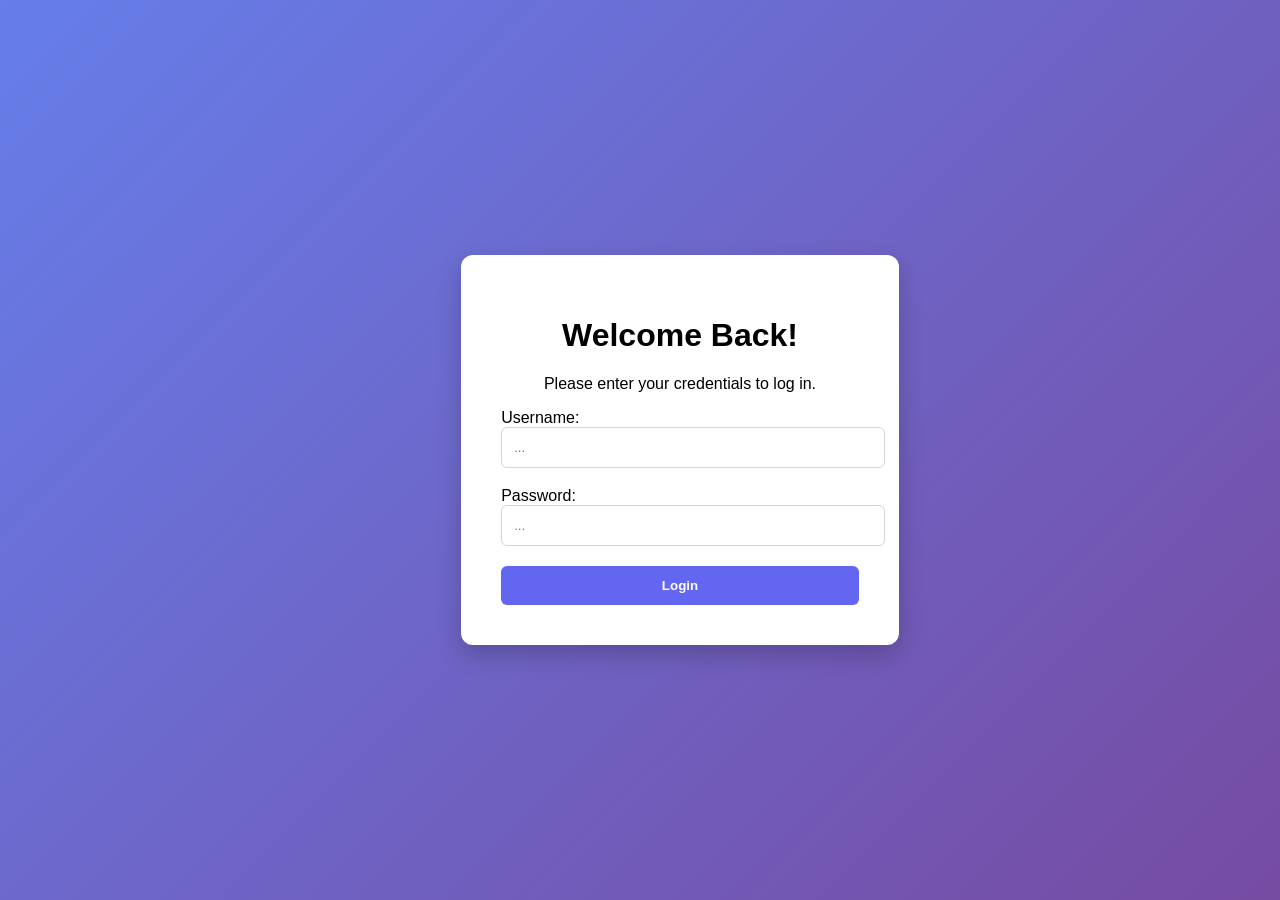
==== index.html @ e76a6718 "initial launch" ====
<!DOCTYPE html>
<html lang="en">
<head>
    <meta charset="UTF-8">
    <meta name="viewport" content="width=device-width, initial-scale=1.0">
    <title>Document</title>
    <link rel="stylesheet" href="style.css">
</head>
<body>
    
    <div class="login-container">
        <div class="login-box">
            <h1>Welcome Back!</h1>
            <p>Please enter your credentials to log in.</p>
            <form id="loginForm">
                <div class="input-group">
                    <label for="username">Username:</label>
                    <input type="text" id="username" placeholder="...">
                </div>

                <div class="input-group">
                    <label for="password">Password:</label>
                    <input type="password" id="password" placeholder="...">
                </div>

                <div id="errorMessage" class="error-msg"></div>

                <button type="submit" id="submitBtn">
                    <span class="btn-text">Login</span>
                    <div class="spinner" id="spinner"></div>
                </button>
            </form>
        </div>
    </div>

    <script src="script.js"></script>
</body>
</html>
---- style.css ----
:root {
    --primary-color: #6366f1;
    --bg-gradient: linear-gradient(135deg, #667eea 0%, #764ba2 100%);
}

body {
    font-family: 'inter', sans-serif;
    background: var(--bg-gradient);
    height: 100vh;
    display: flex;
    align-items: center;
    justify-content: center;
    margin: 0;
}

.login-box {
    background: white;
    padding: 2.5rem;
    border-radius: 12px;
    box-shadow: 0 10px 25px rgba(0, 0, 0, 0.2);
    width: 100%;
    max-width: 400px;
    text-align: center;
}

.input-group {
    text-align: left;
    margin-bottom: 1.2rem;
}

input {
    width: 100%;
    padding: 12px;
    border: 1px solid #d1d5db;
    border-radius: 6px;
    transition: border-color 0.3s;
}

input:focus {
    border-color: var(--primary-color);
    outline: none;
    box-shadow: 0 0 0 3px rgba(99, 102, 241, 0.3);
}

button {
    width: 100%;
    padding: 12px;
    background: var(--primary-color);
    color: white;
    border: none;
    border-radius: 6px;
    font-weight: 600;
    cursor: pointer;
    transition: transform 0.2s, box-shadow 0.3s;
}

button:hover {
    background: #4f46e5;
}
button:active {
    transform: scale(0.98);
}

.error-message {
    color: #ef4444;
    margin-bottom: 1rem;
    font-size: 0.9rem;
    display: none;
}

.shake-animation {
    animation: shake 0.3s, ease-in-out;
}

@keyframes shake {
    0%, 100% {
        transform: translateX(0);
    }
    25% {
        transform: translateX(-10px);
    }
    75% {
        transform: translateX(10px);
    }

}
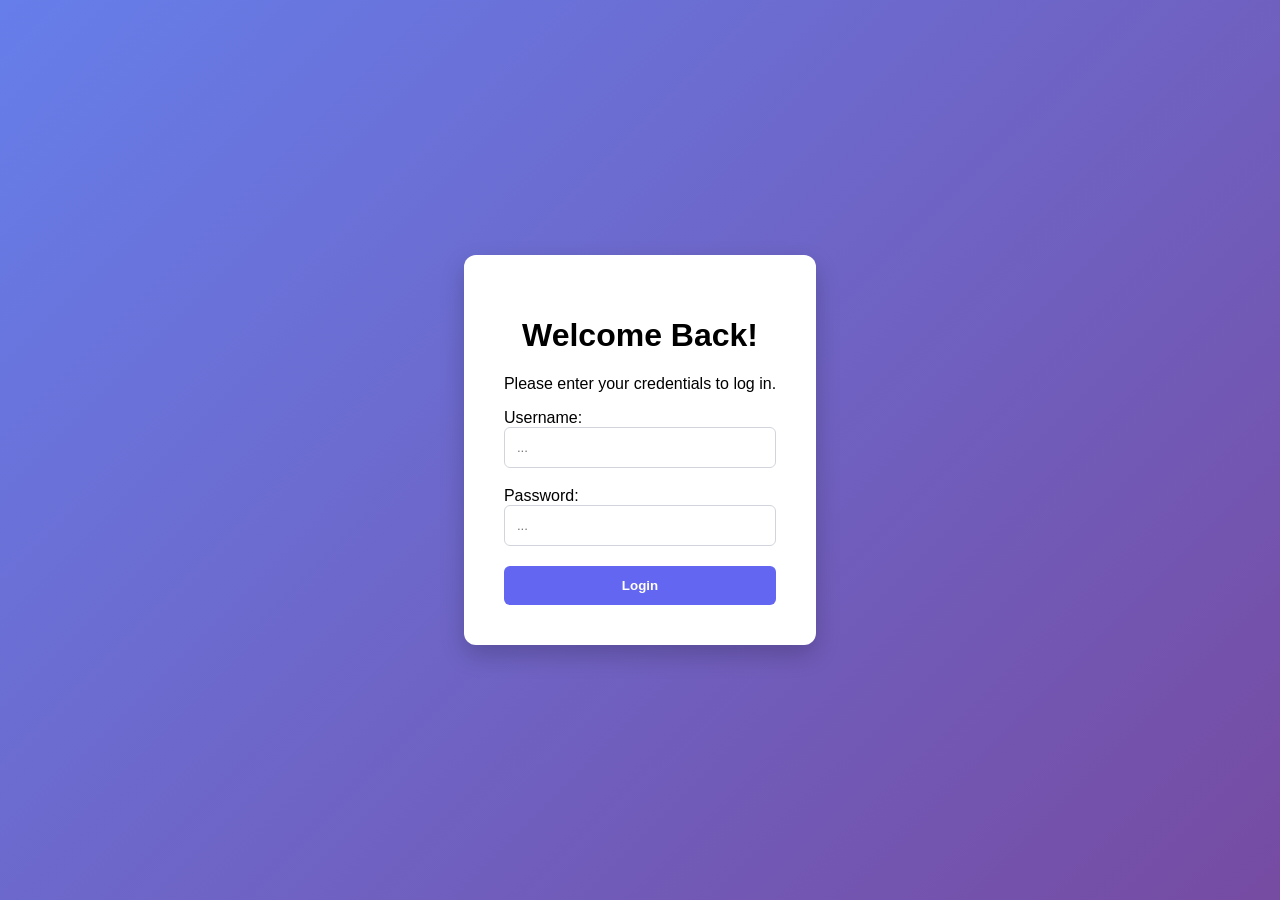
==== commit 6078e669: "small fixing" ====
--- a/index.html
+++ b/index.html
@@ -3,7 +3,7 @@
 <head>
     <meta charset="UTF-8">
     <meta name="viewport" content="width=device-width, initial-scale=1.0">
-    <title>Document</title>
+    <title>Login Page</title>
     <link rel="stylesheet" href="style.css">
 </head>
 <body>
@@ -15,7 +15,7 @@
             <form id="loginForm">
                 <div class="input-group">
                     <label for="username">Username:</label>
-                    <input type="text" id="username" placeholder="...">
+                    <input type="text" id="username" placeholder="..." autocomplete="off">
                 </div>
 
                 <div class="input-group">
--- a/style.css
+++ b/style.css
@@ -1,6 +1,10 @@
 :root {
     --primary-color: #6366f1;
     --bg-gradient: linear-gradient(135deg, #667eea 0%, #764ba2 100%);
+}
+
+* {
+    box-sizing: border-box;
 }
 
 body {
@@ -24,6 +28,7 @@
 }
 
 .input-group {
+    width: 100%;
     text-align: left;
     margin-bottom: 1.2rem;
 }
@@ -61,6 +66,11 @@
     transform: scale(0.98);
 }
 
+input, button {
+    width: 100%;
+    display: block;
+}
+
 .error-message {
     color: #ef4444;
     margin-bottom: 1rem;
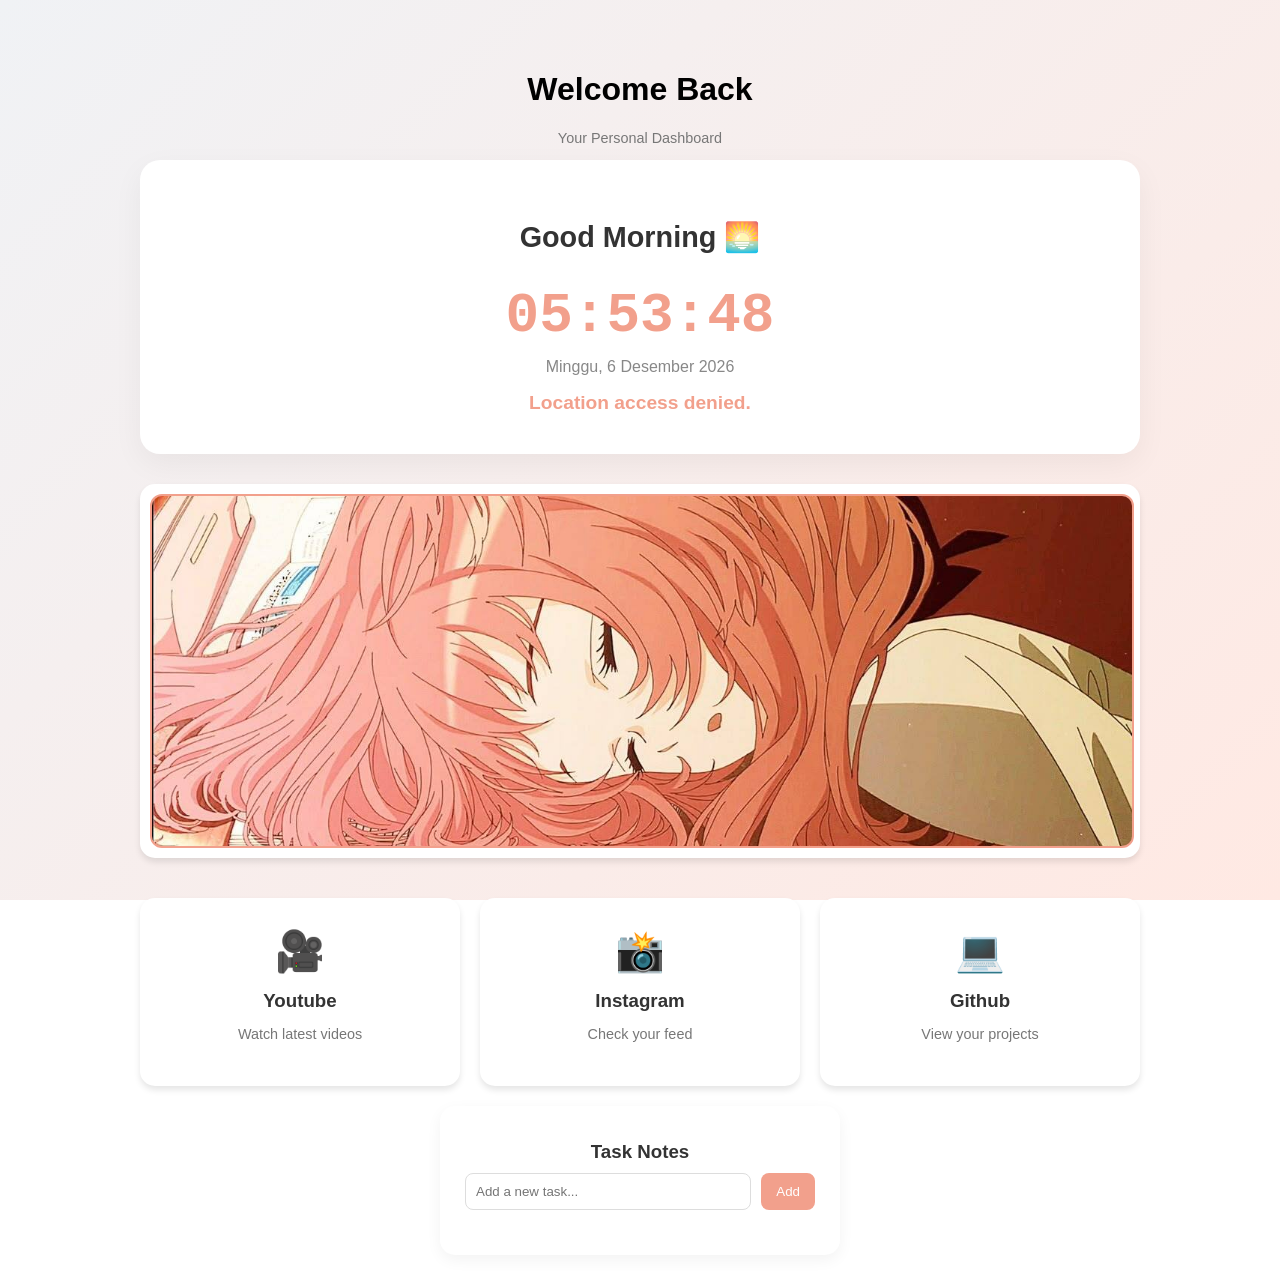
==== commit 5e9602b6: "moving the login page" ====
--- a/index.html
+++ b/index.html
@@ -3,33 +3,59 @@
 <head>
     <meta charset="UTF-8">
     <meta name="viewport" content="width=device-width, initial-scale=1.0">
-    <title>Login Page</title>
+    <title>Main Page</title>
     <link rel="stylesheet" href="style.css">
 </head>
 <body>
-    
-    <div class="login-container">
-        <div class="login-box">
-            <h1>Welcome Back!</h1>
-            <p>Please enter your credentials to log in.</p>
-            <form id="loginForm">
-                <div class="input-group">
-                    <label for="username">Username:</label>
-                    <input type="text" id="username" placeholder="..." autocomplete="off">
-                </div>
+    <div class="main-container">
+        <header>
+            <h1>Welcome Back</h1>
+            <p>Your Personal Dashboard</p>
+        </header>
 
-                <div class="input-group">
-                    <label for="password">Password:</label>
-                    <input type="password" id="password" placeholder="...">
-                </div>
+        <div class="welcome-section">
+            <h1 id="greeting">Loading...</h1>
+            <div class="clock-container">
+                <span id="hours">00</span>:<span id="minutes">00</span>:<span id="seconds">00</span>
+            </div>
+            <p id="date-display"></p>
+            <div id="weatherDisplay" style="font-size: 1.2rem; color: var(--theme-color); font-weight: 600; margin-top: 5px;">
+                Loading weather...
+            </div>
+        </div>
 
-                <div id="errorMessage" class="error-msg"></div>
+        <div class="widget-card gallery-widget">
+            <div class="gallery-preview" id="galleryPreview"></div>
+        </div>
 
-                <button type="submit" id="submitBtn">
-                    <span class="btn-text">Login</span>
-                    <div class="spinner" id="spinner"></div>
-                </button>
-            </form>
+        <div class="widget-grid">
+            <div class="widget-card" onclick="navigateTo('https://www.youtube.com/')">
+                <div class="icon">🎥</div>
+                <h3>Youtube</h3>
+                <p>Watch latest videos</p>
+            </div>
+
+            <div class="widget-card" onclick="navigateTo('https://instagram.com')">
+                <div class="icon">📸</div>
+                <h3>Instagram</h3>
+                <p>Check your feed</p>
+            </div>
+
+            <div class="widget-card" onclick="navigateTo('https://github.com')">
+                <div class="icon">💻</div>
+                <h3>Github</h3>
+                <p>View your projects</p>
+            </div>
+        </div>
+
+        <div class="todo-widget">
+            <h3>Task Notes</h3>
+            <div class="todo-input-group">
+                <input type="text" id="todoInput" placeholder="Add a new task...">
+                <button id="addBtn">Add</button>
+            </div>
+            <ul id="todoList">
+            </ul>
         </div>
     </div>
 
--- a/style.css
+++ b/style.css
@@ -1,96 +1,197 @@
 :root {
-    --primary-color: #6366f1;
-    --bg-gradient: linear-gradient(135deg, #667eea 0%, #764ba2 100%);
+    --theme-color: #F2A08C;
+    --theme-hover-bg: rgba(99, 102, 241, 0.1);
 }
 
-* {
+body {
+    font-family: 'Segoe UI', Tahoma, Geneva, Verdana, sans-serif;
+    background: linear-gradient(135deg, #f0f2f5 0%, #ffe9e3 100%);
+    margin: 0;
+    display: flex;
+    justify-content: center;
+    padding-top: 50px;
+    background-size: cover;
+    background-position: center;
+    background-attachment: fixed;
+    transition: background-image 0.8s ease-in;
+}
+
+.main-container {
+    width: 90%;
+    max-width: 1000px;
+    text-align: center;
+}
+
+.welcome-section {
+    text-align: center;
+    padding: 40px 20px;
+    background: white;
+    border-radius: 20px;
+    box-shadow: 0 10px 30px rgba(0, 0, 0, 0.05);
+    margin-bottom: 30px;
+}
+
+#greeting {
+    font-size: 1.8rem;
+    color: #333;
+    margin-bottom: 30px;
+}
+
+.clock-container {
+    font-size: 3.5rem;
+    font-weight: 800;
+    color: var(--theme-color);
+    transition: color 0.8s ease;
+    font-family: 'Courier New', Courier, monospace;
+}
+
+#date-display {
+    color: #888;
+    font-size: 1rem;
+    margin-top: 10px;
+}
+
+.widget-grid {
+    display: grid;
+    grid-template-columns: repeat(auto-fit, minmax(200px, 1fr));
+    gap: 20px;
+    margin-top: 40px;
+}
+
+.widget-card {
+    background: white;
+    padding: 30px;
+    border-radius: 15px;
+    box-shadow: 0 4px 6px rgba(0, 0, 0, 0.1);
+    cursor: pointer;
+    transition: all 0.3s ease;
+}
+
+.widget-card:hover {
+    transform: translateY(-10px);
+    box-shadow: 0 12px 20px rgba(0, 0, 0, 0.15);
+    border-bottom: 4px solid var(--theme-color);
+}
+
+.icon {
+    font-size: 40px;
+    margin-bottom: 15px;
+}
+
+h3 {
+    margin: 10px 0;
+    color: #333;
+}
+
+p {
+    font-size: 0.9rem;
+    color: #777;
+}
+
+.todo-widget {
+    background: white;
+    padding: 25px;
+    border-radius: 15px;
+    box-shadow: 0 5px 15px rgba(0, 0, 0, 0.05);
+    max-width: 400px;
+    margin: 20px auto;
     box-sizing: border-box;
 }
 
-body {
-    font-family: 'inter', sans-serif;
-    background: var(--bg-gradient);
-    height: 100vh;
+.todo-input-group {
     display: flex;
+    gap: 10px;
+    margin-bottom: 20px;
+    width: 100%;
+    box-sizing: border-box;
+}
+
+#todoInput {
+    flex: 1;
+    min-width: 0;
+    padding: 10px;
+    border: 1px solid #ddd;
+    border-radius: 8px;
+    box-sizing: border-box;
+}
+
+#addBtn {
+    background: var(--theme-color);
+    transition: background 0.8s ease;
+    color: white;
+    border: none;
+    padding: 10px 15px;
+    border-radius: 8px;
+    cursor: pointer;
+}
+
+.gallery-widget {
+    grid-column: 1 / -1;
+    padding: 10px ; 
+    cursor: default ;
+    transform: none ; 
+    box-shadow: 0 4px 6px rgba(0, 0, 0, 0.1);
+    border-bottom: none;
+}
+
+.gallery-preview {
+    width: 100%;
+    height: 350px;
+    background-size: cover;
+    background-position: center 50%;
+    border-radius: 12px;
+    transition: 0.8s ease-in-out;
+    border: 2px solid var(--theme-color);
+}
+
+ul {
+    list-style: none;
+    padding: 0;
+    text-align: left;
+}
+
+li {
+    display: flex;
+    padding: 12px 15px;
+    border-bottom: 1px solid #eee;
+    background-color: #f8f9fa;
+    align-items: center;
+    margin-bottom: 8px;
+    border-radius: 8px;
+    justify-content: space-between;
+    cursor: pointer;
+    transition: background 0.2s;
+}
+
+li.completed {
+    text-decoration: line-through;
+    color: #bbb;
+}
+
+li:hover {
+    background: #f9f9f9;
+    background-color: #f1f3f5;
+}
+
+.delete-btn {
+    color: #ffb4b4;
+    font-size: 1.4rem;
+    font-weight: bold;
+    padding: 5px;
+    width: 30px;
+    height: 30px;
+    display: flex;
+    border-radius: 50%;
+    border: none;
     align-items: center;
     justify-content: center;
-    margin: 0;
+    cursor: pointer;
+    transition: all 0.2s ease;
 }
 
-.login-box {
-    background: white;
-    padding: 2.5rem;
-    border-radius: 12px;
-    box-shadow: 0 10px 25px rgba(0, 0, 0, 0.2);
-    width: 100%;
-    max-width: 400px;
-    text-align: center;
+.delete-btn:hover {
+    color: #ff4d4d;
+    background-color: rgba(255, 77, 77, 0.1);
+    transform: scale(1.2);
 }
 
-.input-group {
-    width: 100%;
-    text-align: left;
-    margin-bottom: 1.2rem;
-}
-
-input {
-    width: 100%;
-    padding: 12px;
-    border: 1px solid #d1d5db;
-    border-radius: 6px;
-    transition: border-color 0.3s;
-}
-
-input:focus {
-    border-color: var(--primary-color);
-    outline: none;
-    box-shadow: 0 0 0 3px rgba(99, 102, 241, 0.3);
-}
-
-button {
-    width: 100%;
-    padding: 12px;
-    background: var(--primary-color);
-    color: white;
-    border: none;
-    border-radius: 6px;
-    font-weight: 600;
-    cursor: pointer;
-    transition: transform 0.2s, box-shadow 0.3s;
-}
-
-button:hover {
-    background: #4f46e5;
-}
-button:active {
-    transform: scale(0.98);
-}
-
-input, button {
-    width: 100%;
-    display: block;
-}
-
-.error-message {
-    color: #ef4444;
-    margin-bottom: 1rem;
-    font-size: 0.9rem;
-    display: none;
-}
-
-.shake-animation {
-    animation: shake 0.3s, ease-in-out;
-}
-
-@keyframes shake {
-    0%, 100% {
-        transform: translateX(0);
-    }
-    25% {
-        transform: translateX(-10px);
-    }
-    75% {
-        transform: translateX(10px);
-    }
-
-}
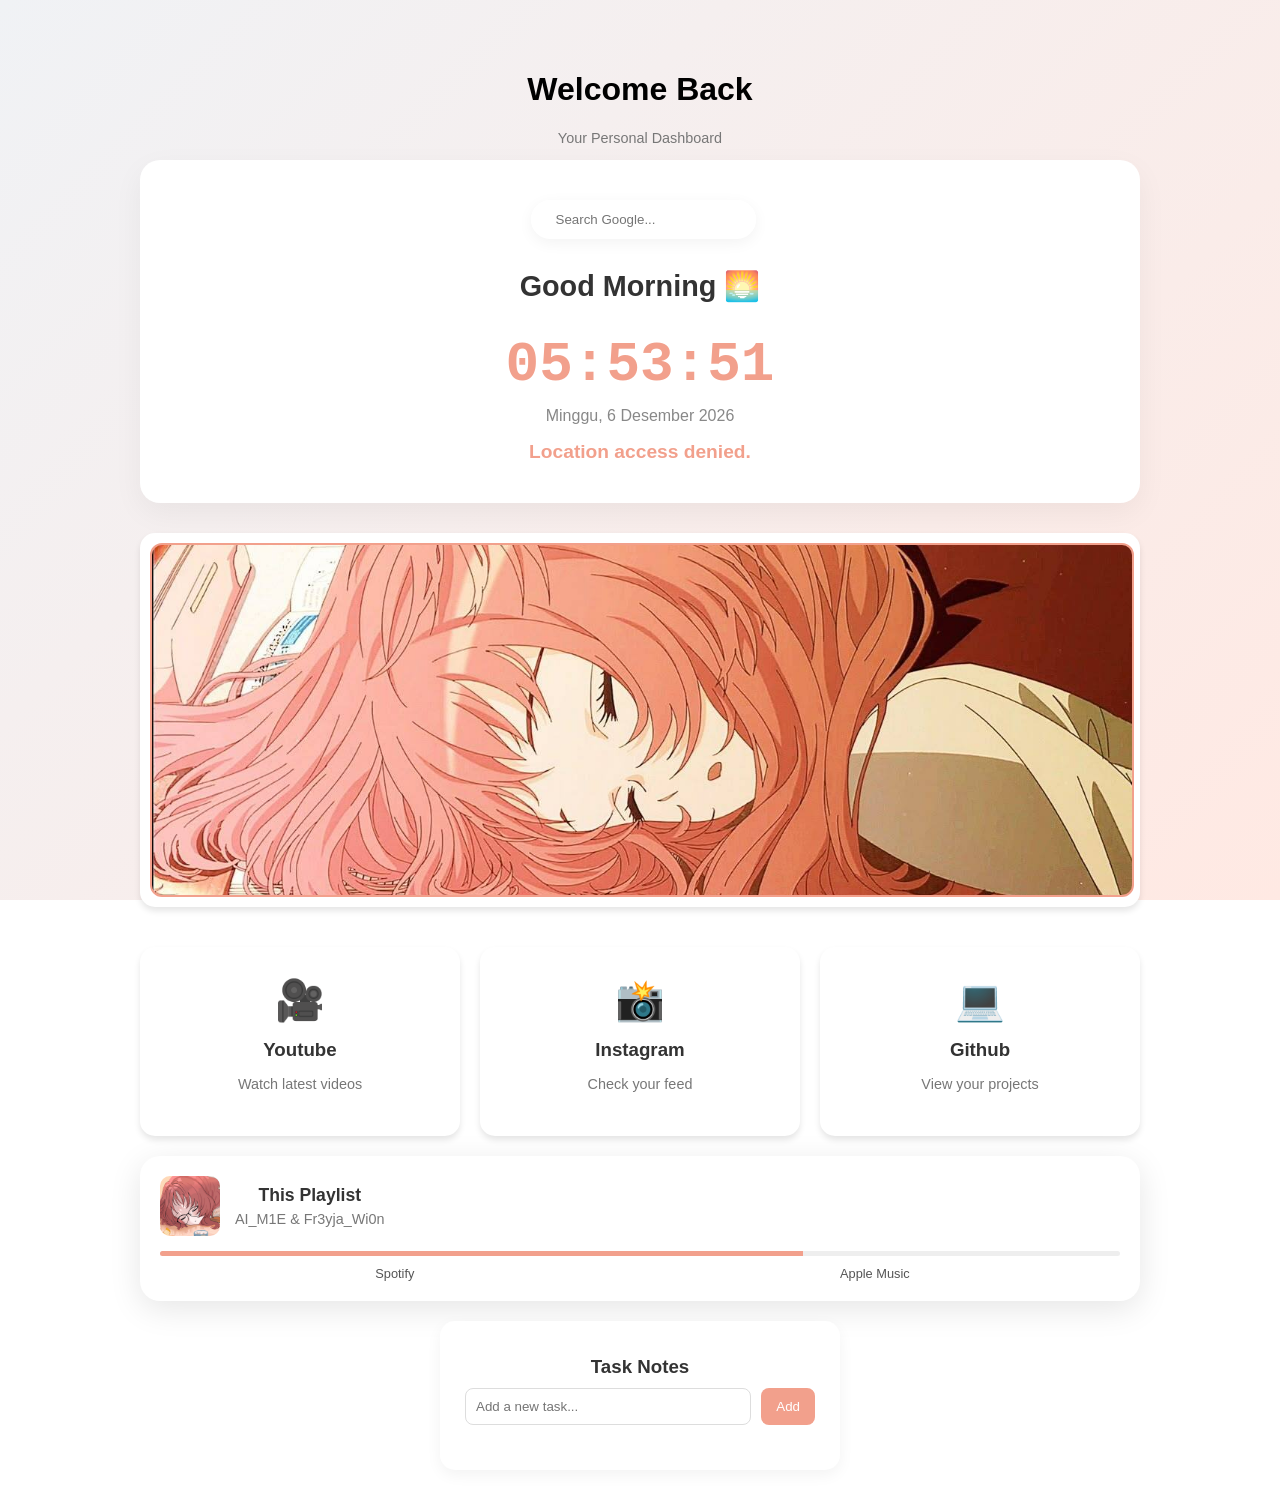
==== commit 88a7e925: "personal update" ====
--- a/index.html
+++ b/index.html
@@ -14,6 +14,11 @@
         </header>
 
         <div class="welcome-section">
+            <div class="search-container">
+                <form action="https://www.google.com/search" method="get">
+                    <input type="text" name="q" placeholder="Search Google..." class="search-input">
+                </form>
+            </div>
             <h1 id="greeting">Loading...</h1>
             <div class="clock-container">
                 <span id="hours">00</span>:<span id="minutes">00</span>:<span id="seconds">00</span>
@@ -48,6 +53,28 @@
             </div>
         </div>
 
+        <div class="music-card">
+            <div class="music-info">
+                <img src="img/ゞ🌺_Ai_Mie.jpg" alt="Album Art" class="album-art">
+                <div class="track-details">
+                    <h4 class="track-tittle">This Playlist</h4>
+                    <p class="track-artist">AI_M1E & Fr3yja_Wi0n</p>
+                </div>
+            </div>
+
+            <div class="music-controls">
+                <div class="progress-bar"><div class="progress"></div></div>
+                <div class="platform-links">
+                    <a href="https://open.spotify.com/playlist/41ipRWYTDr0CW1Avh4yhOd?si=2X8JO9xjQSa_B0KiXexzhQ" target="_blank" class="music-link">
+                        <i class="fab fa-spotify"></i> Spotify
+                    </a>
+                    <a href="https://music.apple.com/id/playlist/this-playlist/pl.u-qxylEY6s3WkEr99" target="_blank" class="music-link">
+                        <i class="fab fa-apple"></i> Apple Music
+                    </a>
+                </div>
+            </div>
+        </div>
+
         <div class="todo-widget">
             <h3>Task Notes</h3>
             <div class="todo-input-group">
--- a/style.css
+++ b/style.css
@@ -29,6 +29,32 @@
     border-radius: 20px;
     box-shadow: 0 10px 30px rgba(0, 0, 0, 0.05);
     margin-bottom: 30px;
+}
+
+.search-container {
+    margin-bottom: 30px;
+    width: 100%;
+    display: flex;
+    justify-content: center;
+}
+
+.search-input {
+    width: 80%;
+    max-width: 500px;
+    padding: 12px 25px;
+    border-radius: 30px;
+    border: none;
+    background: rgba(255, 255, 255, 0.8);
+    backdrop-filter: blur(10px);
+    box-shadow: 0 4px 15px rgba(0, 0, 0, 0.05);
+    outline: none;
+    transition: all 0.3s ease;
+}
+
+.search-input:focus {
+    width: 90%;
+    background: white;
+    box-shadow: 0 4px 20px rgba(0, 0, 0, 0.1);
 }
 
 #greeting {
@@ -142,6 +168,86 @@
     border-radius: 12px;
     transition: 0.8s ease-in-out;
     border: 2px solid var(--theme-color);
+}
+
+.music-card {
+    background: white;
+    padding: 20px;
+    border-radius: 20px;
+    display: flex;
+    flex-direction: column;
+    gap: 15px;
+    box-shadow: 0 8px 32px rgba(0, 0, 0, 0.1);
+    margin-top: 20px;
+}
+
+.music-info {
+    display: flex;
+    align-items: center;
+    gap: 15px;
+}
+
+.album-art {
+    width: 60px;
+    height: 60px;
+    border-radius: 10px;
+    object-fit: cover;
+    animation: rotate 10s linear infinite;
+}
+
+@keyframes rotate {
+    from {
+        transform: rotate(0deg);
+    }
+    to {
+        transform: rotate(360deg)
+    }
+}
+
+.track-tittle {
+    margin: 0;
+    font-size: 1.1rem;
+    color: #333;
+}
+
+.track-artist {
+    margin: 5px 0 0;
+    font-size: 0.9rem;
+    color: #777;
+}
+
+.progress-bar {
+    width: 100%;
+    height: 5px;
+    background: #eee;
+    border-radius: 5px;
+    overflow: hidden;
+}
+
+.progress {
+    width: 67%;
+    height: 100%;
+    background: var(--theme-color);
+}
+
+.platform-links {
+    display: flex;
+    justify-content: space-around;
+    margin-top: 10px;
+}
+
+.music-link {
+    text-decoration: none;
+    font-size: 0.8rem;
+    color: #555;
+    display: flex;
+    align-items: center;
+    gap: 5px;
+    transition: color 0.3s;
+}
+
+.music-link:hover {
+    color: var(--theme-color);
 }
 
 ul {
